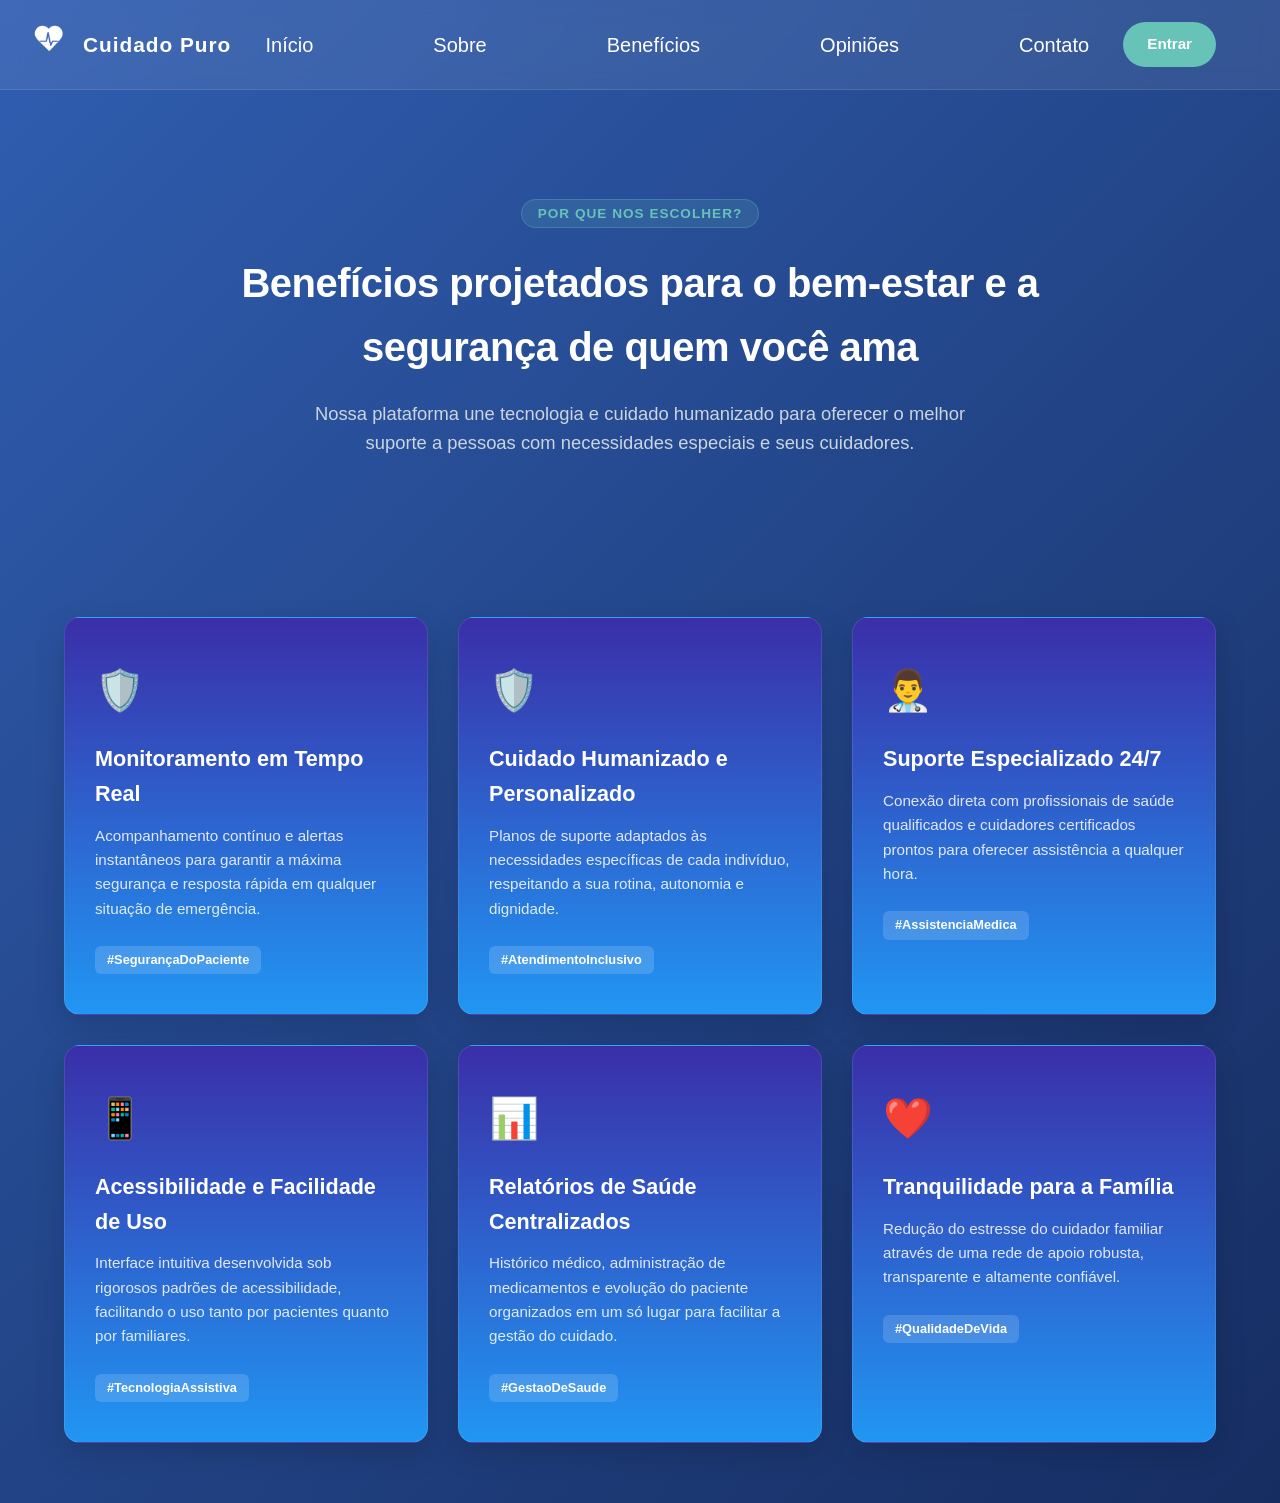
==== static/telas/beneficios.html @ b73ac675 "Rename frontend folder to static and update Render config" ====
<!DOCTYPE html>
<html lang="pt-BR">
<head>
    <meta charset="UTF-8">
    <meta name="viewport" content="width=device-width, initial-scale=1.0">
    <title>Benefícios - Plataforma de Cuidado e Suporte à Saúde</title>
    <link rel="stylesheet" href="../css/beneficios.css">
    <link rel="stylesheet" href="../css/style.css">
    <link href="https://fonts.googleapis.com/css2?family=Inter:wght@300;400;600;700&display=swap" rel="stylesheet">
</head>
<body>

    <header class="navbar">

        <div class="logo">
            <a href="../index.html"><img src="./img/logo_(2).png" alt="Logo"></a>
              <a href="../index.html" class="logo-text">Cuidado Puro</span></a>
        </div>
    
    
        <nav>
            <ul class="nav-links">
                <li><a href="/index.html">Início</a></li>
                <li><a href="/telas/sobre.html">Sobre</a></li>
                <li><a href="/telas/beneficios.html">Benefícios</a></li>
                <li><a href="/telas/opinioes.html">Opiniões</a></li>
                <li><a href="#">Contato</a></li>
            </ul>
        </nav>
    
        <a href="telaLogin.html" class="btn-login" class="button">Entrar</a>
    
    </header>

    <header class="hero-section">
        <div class="container">
            <span class="tag">Por que nos escolher?</span>
            <h1>Benefícios projetados para o bem-estar e a segurança de quem você ama</h1>
            <p class="subtitle">Nossa plataforma une tecnologia e cuidado humanizado para oferecer o melhor suporte a pessoas com necessidades especiais e seus cuidadores.</p>
        </div>
    </header>

    
    <main class="benefits-section">
        <section class="cards-grid">
        <div class="container grid-benefits">
            
            <div class="benefit-card">
                <div class="icon-wrapper">🛡️</div>
                <h3>Monitoramento em Tempo Real</h3>
                <p>Acompanhamento contínuo e alertas instantâneos para garantir a máxima segurança e resposta rápida em qualquer situação de emergência.</p>
                <span class="keyword">#SegurançaDoPaciente</span>
            </div>

            <article class="card">
            <div class="benefit-card">
                <div class="icon-wrapper">🛡️</div>
                <h3>Cuidado Humanizado e Personalizado</h3>
                <p>Planos de suporte adaptados às necessidades específicas de cada indivíduo, respeitando a sua rotina, autonomia e dignidade.</p>
                <span class="keyword">#AtendimentoInclusivo</span>
            </div>
            </article>

            <div class="benefit-card">
                <div class="icon-wrapper">👨‍⚕️</div>
                <h3>Suporte Especializado 24/7</h3>
                <p>Conexão direta com profissionais de saúde qualificados e cuidadores certificados prontos para oferecer assistência a qualquer hora.</p>
                <span class="keyword">#AssistenciaMedica</span>
            </div>

            <div class="benefit-card">
                <div class="icon-wrapper">📱</div>
                <h3>Acessibilidade e Facilidade de Uso</h3>
                <p>Interface intuitiva desenvolvida sob rigorosos padrões de acessibilidade, facilitando o uso tanto por pacientes quanto por familiares.</p>
                <span class="keyword">#TecnologiaAssistiva</span>
            </div>

            <div class="benefit-card">
                <div class="icon-wrapper">📊</div>
                <h3>Relatórios de Saúde Centralizados</h3>
                <p>Histórico médico, administração de medicamentos e evolução do paciente organizados em um só lugar para facilitar a gestão do cuidado.</p>
                <span class="keyword">#GestaoDeSaude</span>
            </div>

            <div class="benefit-card">
                <div class="icon-wrapper">❤️</div>
                <h3>Tranquilidade para a Família</h3>
                <p>Redução do estresse do cuidador familiar através de uma rede de apoio robusta, transparente e altamente confiável.</p>
                <span class="keyword">#QualidadeDeVida</span>
            </div>

        </div>
    </section>
</main>

</body>
</html>
---- static/css/beneficios.css ----
/* CONFIGURAÇÕES GERAIS E VARIÁVEIS SOLICITADAS */
:root {
    --bg-gradient: linear-gradient(135deg, #305eb1 0%, #162d61 100%);
    --card-gradient: linear-gradient(180deg, #3a2fa8 0%, #2196f3 100%);
    --primary-color: #67c2b8;
    --hover-color: #55a89f;
    --text-white: #ffffff;
    --text-muted: #cbd5e1; /* Cinza claro para textos secundários não sumirem no fundo escuro */
    --radius: 16px;
}

* {
    margin: 0;
    padding: 0;
    box-sizing: border-box;
    font-family: 'Poppins', sans-serif;
}

body {
    font-family: 'Inter', sans-serif;
    background: var(--bg-gradient);
    background-attachment: fixed; /* Mantém o gradiente suave ao rolar a página */
    color: var(--text-white);
    line-height: 1.6;
}

.container {
    width: 90%;
    max-width: 1200px;
    margin: 0 auto;
    padding: 60px 0;
}

/* ESTILO DA NAVBAR (ESTILO MODERNO FIXO) */
.navbar {
    width: 100%;
    height: 90px;
    position: fixed;
    top: 0;
    left: 0;
    display: flex;
    align-items: center;
    justify-content: space-between;
    padding: 0 5%;
    background: rgba(255, 255, 255, 0.08);
    backdrop-filter: blur(10px);
    border-bottom: 1px solid rgba(255, 255, 255, 0.1);
    z-index: 1000;
}

.nav-container {
    width: 90%;
    max-width: 1200px;
    margin: 0 auto;
    display: flex;
    justify-content: space-between;
    align-items: center;
    padding: 15px 0;
}

.logo {
    font-size: 1.5rem;
    font-weight: 700;
    color: var(--text-white);
    text-decoration: none;
}

.logo span {
    color: var(--primary-color);
}


.card img {
    width: 110px;
    height: 110px;
    object-fit: cover;
    border-radius: 50%; /* Transforma a foto quadrada em redonda (estilo perfil) */
    background: rgba(255,255,255,0.02);
    margin-bottom: 5px;
}

.nav-links {
    display: flex;
    list-style: none;
    gap: 30px;
}

.nav-links a {
    color: var(--text-muted);
    text-decoration: none;
    font-weight: 500;
    transition: color 0.3s ease;
    font-size: 0.95rem;
}

.nav-links a:hover, 
.nav-links a.active {
    color: var(--primary-color);
}

.btn-nav {
    background-color: transparent;
    color: var(--primary-color);
    border: 2px solid var(--primary-color);
    padding: 8px 20px;
    border-radius: 50px;
    text-decoration: none;
    font-weight: 600;
    font-size: 0.9rem;
    transition: all 0.3s ease;
}

.btn-nav:hover {
    background-color: var(--primary-color);
    color: #162d61; /* Inverte a cor do texto no hover para legibilidade */
}

/* HERO SECTION */
.hero-section {
    text-align: center;
    padding-top: 40px;
}

.tag {
    background-color: rgba(103, 194, 184, 0.15);
    color: var(--primary-color);
    border: 1px solid rgba(103, 194, 184, 0.3);
    padding: 6px 16px;
    border-radius: 50px;
    font-size: 0.85rem;
    font-weight: 600;
    text-transform: uppercase;
    letter-spacing: 1px;
}

.hero-section h1 {
    font-size: 2.5rem;
    color: var(--text-white);
    margin-top: 25px;
    margin-bottom: 20px;
    font-weight: 700;
    letter-spacing: -0.5px;
}

.hero-section .subtitle {
    font-size: 1.15rem;
    color: var(--text-muted);
    max-width: 700px;
    margin: 0 auto;
}

/* GRID DE BENEFÍCIOS */
.grid-benefits {
    display: grid;
    grid-template-columns: repeat(auto-fit, minmax(320px, 1fr));
    gap: 30px;
}

/* CARD DE BENEFÍCIO (COM GRADIENTE SOLICITADO) */
.benefit-card {
    background: var(--card-gradient);
    padding: 40px 30px;
    border-radius: var(--radius);
    border: 1px solid rgba(255, 255, 255, 0.1);
    transition: transform 0.3s ease, box-shadow 0.3s ease;
    box-shadow: 0 10px 30px rgba(0, 0, 0, 0.15);
}

.benefit-card:hover {
    transform: translateY(-8px);
    box-shadow: 0 15px 35px rgba(0, 0, 0, 0.3);
}

.icon-wrapper {
    font-size: 2.5rem;
    margin-bottom: 20px;
    display: inline-block;
}

.benefit-card h3 {
    font-size: 1.35rem;
    color: var(--text-white);
    margin-bottom: 12px;
    font-weight: 600;
}

.benefit-card p {
    color: rgba(255, 255, 255, 0.85); /* Texto interno do card um pouco mais claro */
    font-size: 0.95rem;
    margin-bottom: 25px;
}

.keyword {
    display: inline-block;
    font-size: 0.8rem;
    color: var(--text-white);
    font-weight: 600;
    background-color: rgba(255, 255, 255, 0.15);
    padding: 4px 12px;
    border-radius: 6px;
}

/* CHAMADA PARA AÇÃO (CTA) */
.cta-section {
    background: rgba(15, 23, 42, 0.3); /* Fundo sutilmente mais escuro que o gradiente geral */
    text-align: center;
    border-top: 1px solid rgba(255, 255, 255, 0.05);
}

.cta-section h2 {
    font-size: 2rem;
    margin-bottom: 15px;
}

.cta-section p {
    color: var(--text-muted);
    margin-bottom: 30px;
    max-width: 600px;
    margin-left: auto;
    margin-right: auto;
}

.btn-primary {
    display: inline-block;
    background-color: var(--primary-color);
    color: #162d61; /* Cor escura para dar contraste com o verde-água */
    padding: 14px 36px;
    border-radius: 50px; /* Botão arredondado super moderno */
    text-decoration: none;
    font-weight: 600;
    transition: background-color 0.2s ease, transform 0.2s ease;
    box-shadow: 0 4px 15px rgba(103, 194, 184, 0.3);
}

.btn-primary:hover {
    background-color: var(--hover-color);
    transform: scale(1.02);
}

/* RESPONSIVIDADE */
@media (max-width: 768px) {
    .nav-links {
        display: none; /* Esconde os links em telas pequenas (pode ser trocado por menu hamburguer depois) */
    }
    
    .hero-section h1 {
        font-size: 2rem;
    }
    
    .grid-benefits {
        grid-template-columns: 1fr;
    }
}
---- static/css/style.css ----
:root {
    --bg-gradient: linear-gradient(135deg, #305eb1 0%, #162d61 100%);
    --card-gradient: linear-gradient(180deg, #3a2fa8 0%, #2196f3 100%);
    --primary-color: #67c2b8;
    --hover-color: #55a89f;
    --text-white: #ffffff;
    --font-main: 'Segoe UI', Roboto, Helvetica, Arial, sans-serif;
}

* {
margin: 0;
padding: 0;
box-sizing: border-box;
font-family: 'Poppins', sans-serif;
}

body {
background: linear-gradient(135deg, #305eb1 0%, #162d61 100%);
min-height: 100vh;
color: white;
padding-top: 100px;
}

.navbar {
width: 100%;
height: 90px;
position: fixed;
top: 0;
left: 0;
display: flex;
align-items: center;
justify-content: space-between;
padding: 0 5%;
background: rgba(255, 255, 255, 0.08);
backdrop-filter: blur(10px);
border-bottom: 1px solid rgba(255, 255, 255, 0.1);
z-index: 1000;
}

/* ✅ LOGO CORRIGIDO */
.logo {
display: flex;
align-items: center;
gap: 12px;
margin-left: -38px;
}

.logo img {
width: 45px;
height: 45px;
max-width: 45px;
max-height: 45px;
object-fit: contain;
filter: brightness(0) invert(1);
flex-shrink: 0;
}

.logo-text {
color: white;
font-size: 1.3rem;
font-weight: 600;
letter-spacing: 1px;
text-decoration: none;
}

.nav-links {
display: flex;
align-items: center;
list-style: none;
gap: 120px;
}

.nav-links li {
position: relative;
}

.nav-links a {
text-decoration: none;
color: white;
font-size: 20px;
font-weight: 400;
transition: 0.3s;
}

.nav-links a::after {
content: "";
position: absolute;
left: 0;
bottom: -6px;
width: 0%;
height: 2px;
background: #67c2b8;
transition: 0.3s;
}

.nav-links a:hover {
color: #67c2b8;
}

.nav-links a:hover::after {
width: 100%;
}

.nav-actions {
display: flex;
align-items: center;
gap: 15px;
}

.btn-login {
padding: 10px 24px;
border: none;
border-radius: 30px;
background: #67c2b8;
color: white;
font-size: 0.95rem;
font-weight: 600;
cursor: pointer;
transition: 0.3s;
text-decoration: none;
}

.btn-login:hover {
background: #429e93;
transform: translateY(-2px);
}

.btn-menu {
display: none;
background: transparent;
border: none;
color: white;
font-size: 2rem;
cursor: pointer;
}

.hero-section {
width: 100%;
display: flex;
align-items: center;
justify-content: space-between;
padding: 40px 10%;
gap: 50px;
}

.hero-content h1 {
font-size: 4rem;
font-weight: 400;
line-height: 1.1;
margin-bottom: 20px;
}

.divider {
width: 100%;
border: 2px solid white;
margin-bottom: 40px;
}

.btn-cadastrar {
background: #67c2b8;
color: white;
border: none;
border-radius: 50px;
padding: 15px 45px;
font-size: 1.2rem;
font-weight: 600;
cursor: pointer;
transition: 0.3s;
text-decoration: none;
}

.btn-cadastrar:hover {
background: #429e93;
transform: scale(1.05);
}

.image-container {
width: 380px;
height: 550px;
overflow: hidden;
border-radius: 150px;
border: 5px solid rgba(255, 255, 255, 0.15);
box-shadow: 0 10px 30px rgba(0, 0, 0, 0.25);
}

.image-container img {
width: 100%;
height: 100%;
object-fit: cover;
}

@media (max-width:900px) {

.navbar {
padding: 0 7%;
}

.nav-links {
display: none;
}

.btn-menu {
display: block;
}

.logo-text {
font-size: 1rem;
}

.hero-section {
flex-direction: column;
justify-content: center;
text-align: center;
padding: 40px 7%;
}

.hero-content h1 {
font-size: 2.7rem;
}

.divider {
margin: 20px auto 40px;
}

.image-container {
width: 280px;
height: 400px;
border-radius: 100px;
}
}
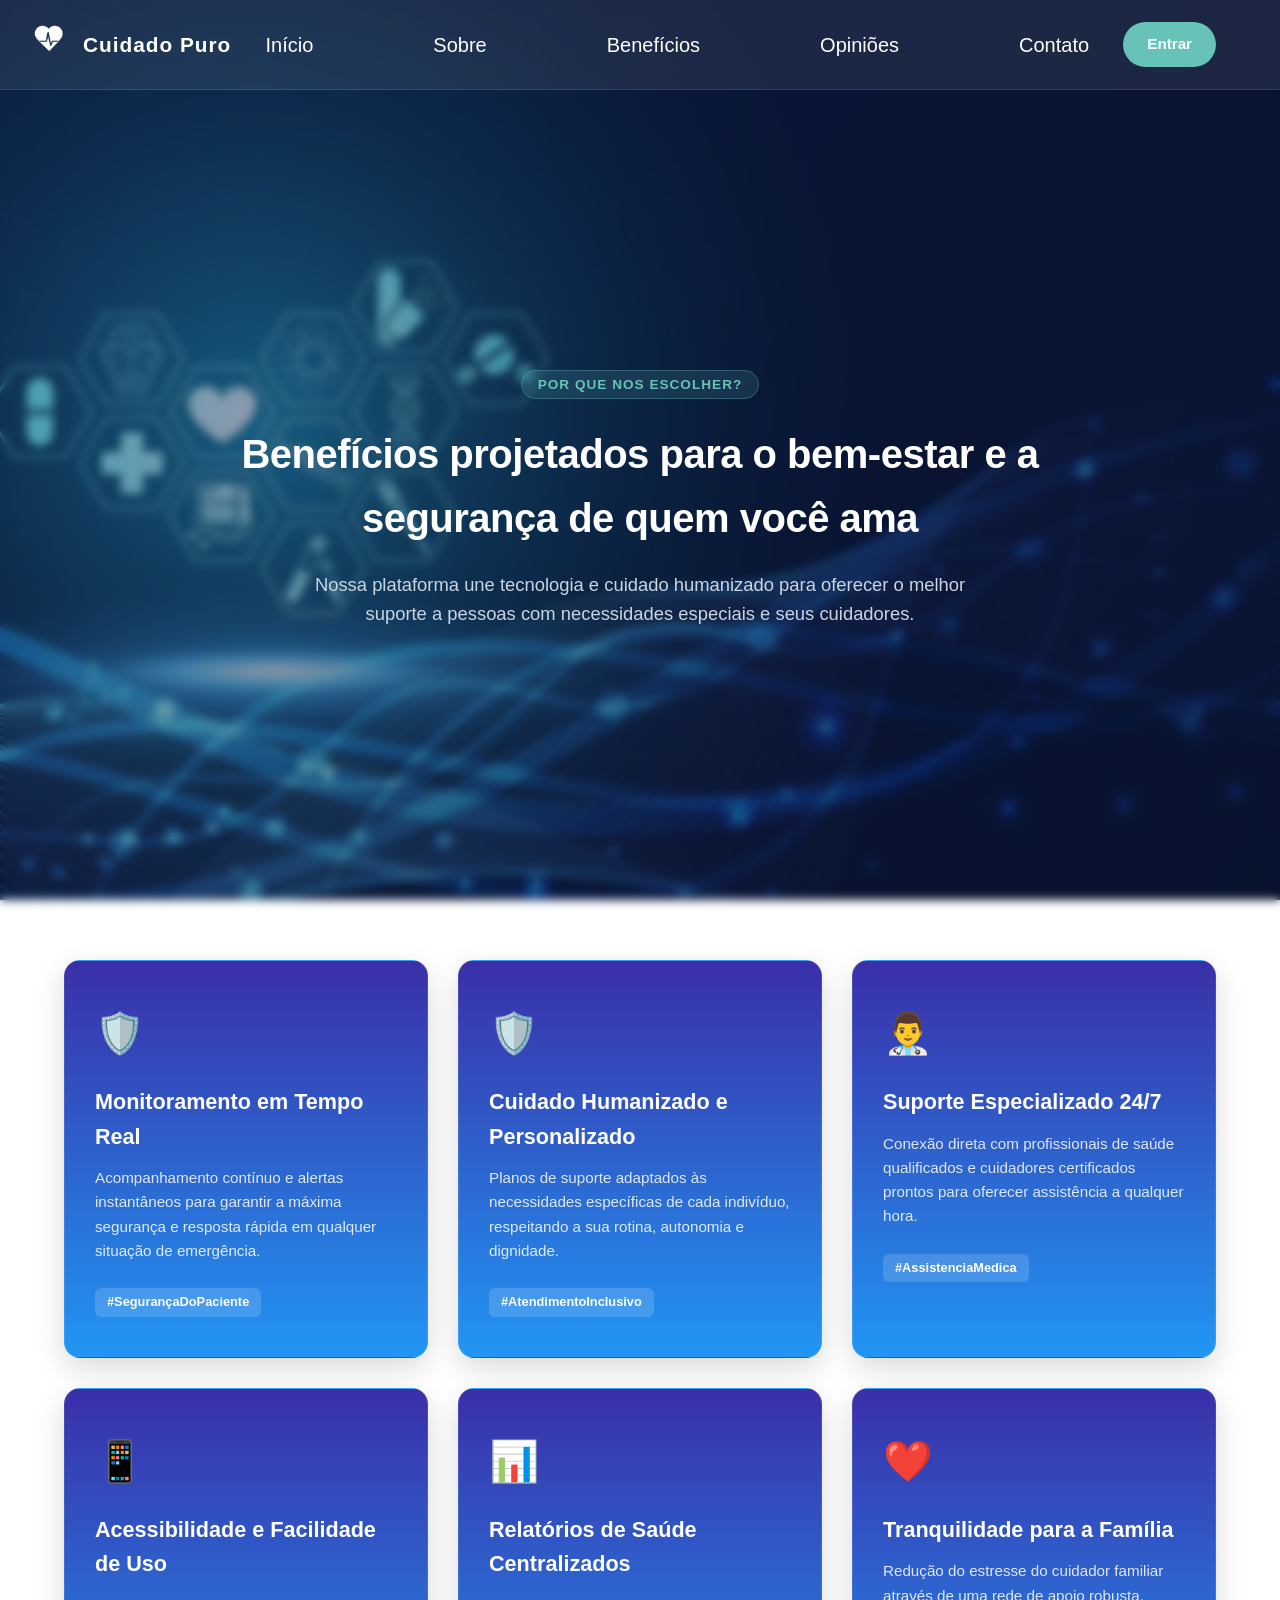
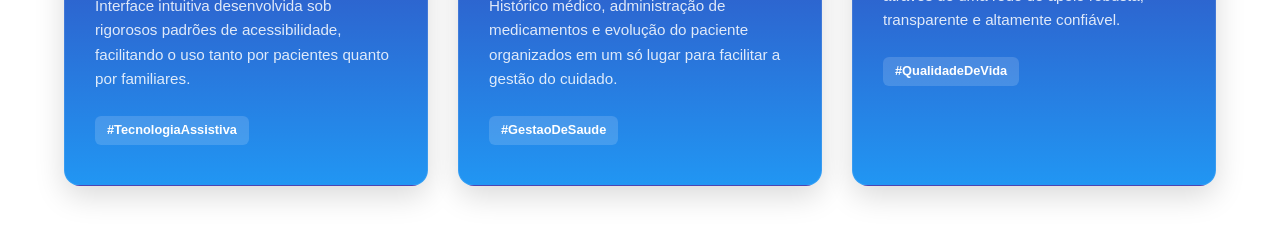
==== commit a53ce141: "Add files via upload" ====
--- a/static/telas/beneficios.html
+++ b/static/telas/beneficios.html
@@ -20,10 +20,10 @@
     
         <nav>
             <ul class="nav-links">
-                <li><a href="/index.html">Início</a></li>
-                <li><a href="/telas/sobre.html">Sobre</a></li>
-                <li><a href="/telas/beneficios.html">Benefícios</a></li>
-                <li><a href="/telas/opinioes.html">Opiniões</a></li>
+                <li><a href="../index.html">Início</a></li>
+                <li><a href="../telas/sobre.html">Sobre</a></li>
+                <li><a href="../telas/beneficios.html">Benefícios</a></li>
+                <li><a href="../telas/opinioes.html">Opiniões</a></li>
                 <li><a href="#">Contato</a></li>
             </ul>
         </nav>
@@ -52,14 +52,14 @@
                 <span class="keyword">#SegurançaDoPaciente</span>
             </div>
 
-            <article class="card">
+            
             <div class="benefit-card">
                 <div class="icon-wrapper">🛡️</div>
                 <h3>Cuidado Humanizado e Personalizado</h3>
                 <p>Planos de suporte adaptados às necessidades específicas de cada indivíduo, respeitando a sua rotina, autonomia e dignidade.</p>
                 <span class="keyword">#AtendimentoInclusivo</span>
             </div>
-            </article>
+           
 
             <div class="benefit-card">
                 <div class="icon-wrapper">👨‍⚕️</div>
--- a/static/css/beneficios.css
+++ b/static/css/beneficios.css
@@ -22,6 +22,8 @@
     background-attachment: fixed; /* Mantém o gradiente suave ao rolar a página */
     color: var(--text-white);
     line-height: 1.6;
+    background-image: url(../telas/img/foto.index.png);
+    backdrop-filter: blur(5px);
 }
 
 .container {
--- a/static/css/style.css
+++ b/static/css/style.css
@@ -14,11 +14,20 @@
 font-family: 'Poppins', sans-serif;
 }
 
+/* 🖼️ CORPO CONFIGURADO COM A SUA NOVA IMAGEM MÉDICA */
 body {
-background: linear-gradient(135deg, #305eb1 0%, #162d61 100%);
-min-height: 100vh;
-color: white;
-padding-top: 100px;
+    /* O linear-gradient sutil por cima garante contraste nítido para as fontes brancas */
+    background-image: 
+        linear-gradient(135deg, rgba(22, 45, 97, 0.4) 0%, rgba(13, 25, 54, 0.6) 100%), 
+        url(../telas/img/foto.index.png); 
+    
+    background-size: cover;          /* Preenche a tela inteira sem distorcer a arte */
+    background-position: center;     /* Centraliza as ondas e os hexágonos */
+    background-repeat: no-repeat;    /* Evita repetição da imagem */
+    background-attachment: fixed;    /* Efeito premium estático ao rolar a página */
+    min-height: 100vh;
+    color: white;
+    padding-top: 100px; /* Leve desfoque para suavizar a imagem de fundo e destacar o conteúdo */
 }
 
 .navbar {
@@ -134,97 +143,149 @@
 cursor: pointer;
 }
 
+/* ==========================================================================
+   ESTILIZAÇÃO DA SEÇÃO HERO
+   ========================================================================== */
+
 .hero-section {
-width: 100%;
-display: flex;
-align-items: center;
-justify-content: space-between;
-padding: 40px 10%;
-gap: 50px;
+    width: 100%;
+    min-height: calc(100vh - 100px);
+    display: flex;
+    align-items: center;
+    justify-content: space-between;
+    padding: 60px 10%;
+    gap: 80px;
+}
+
+/* Lado Esquerdo - Tipografia Forte */
+.hero-content {
+    flex: 1.1;
+    max-width: 550px;
 }
 
 .hero-content h1 {
-font-size: 4rem;
-font-weight: 400;
-line-height: 1.1;
-margin-bottom: 20px;
+    font-size: 4.2rem;
+    font-weight: 300;
+    line-height: 1.15;
+    margin-bottom: 25px;
+    letter-spacing: -1px;
+    text-shadow: 0 4px 12px rgba(0, 0, 0, 0.3); /* Leve sombra para destacar a leitura */
+}
+
+.hero-content h1 .highlight-text {
+    font-weight: 600;
 }
 
 .divider {
-width: 100%;
-border: 2px solid white;
-margin-bottom: 40px;
+    width: 80px;
+    border: none;
+    height: 3px;
+    background-color: var(--primary-color);
+    margin-bottom: 45px;
 }
 
 .btn-cadastrar {
-background: #67c2b8;
-color: white;
-border: none;
-border-radius: 50px;
-padding: 15px 45px;
-font-size: 1.2rem;
-font-weight: 600;
-cursor: pointer;
-transition: 0.3s;
-text-decoration: none;
+    display: inline-block;
+    background: var(--primary-color);
+    color: white;
+    border: none;
+    border-radius: 50px;
+    padding: 16px 48px;
+    font-size: 1.1rem;
+    font-weight: 600;
+    cursor: pointer;
+    transition: background 0.3s ease, transform 0.2s ease;
+    text-decoration: none;
 }
 
 .btn-cadastrar:hover {
-background: #429e93;
-transform: scale(1.05);
-}
-
-.image-container {
-width: 380px;
-height: 550px;
-overflow: hidden;
-border-radius: 150px;
-border: 5px solid rgba(255, 255, 255, 0.15);
-box-shadow: 0 10px 30px rgba(0, 0, 0, 0.25);
-}
-
-.image-container img {
-width: 100%;
-height: 100%;
-object-fit: cover;
-}
-
-@media (max-width:900px) {
-
-.navbar {
-padding: 0 7%;
-}
-
-.nav-links {
-display: none;
-}
-
-.btn-menu {
-display: block;
-}
-
-.logo-text {
-font-size: 1rem;
-}
-
-.hero-section {
-flex-direction: column;
-justify-content: center;
-text-align: center;
-padding: 40px 7%;
-}
-
-.hero-content h1 {
-font-size: 2.7rem;
-}
-
-.divider {
-margin: 20px auto 40px;
-}
-
-.image-container {
-width: 280px;
-height: 400px;
-border-radius: 100px;
-}
+    background: var(--hover-color);
+    transform: translateY(-2px);
+}
+
+/* Lado Direito - Filosofia Editorial Humana */
+.hero-philosophy {
+    flex: 1;
+    max-width: 520px;
+}
+
+.philosophy-tag {
+    font-size: 1.26rem;
+    text-transform: uppercase;
+    letter-spacing: 2px;
+    color: var(--primary-color);
+    font-weight: 600;
+    margin-bottom: 12px;
+}
+
+.philosophy-text {
+    font-size: 1.75rem;
+    line-height: 1.7;
+    color: rgba(255, 255, 255, 0.9);
+    font-weight: 300;
+    margin-bottom: 30px;
+    text-shadow: 0 4px 12px rgba(0, 0, 0, 0.4); /* Garante leitura perfeita sobre os hexágonos brilhantes */
+}
+
+.philosophy-list {
+    list-style: none;
+}
+
+.philosophy-list li {
+    font-size: 1.26rem;
+    color: rgba(255, 255, 255, 0.95);
+    margin-bottom: 14px;
+    display: flex;
+    align-items: center;
+    gap: 12px;
+    text-shadow: 0 2px 8px rgba(0, 0, 0, 0.4);
+}
+
+.philosophy-list li::before {
+    content: "";
+    width: 12px;
+    height: 1px;
+    background-color: var(--primary-color);
+    flex-shrink: 0;
+}
+
+/* Responsividade Adaptada */
+@media (max-width: 1024px) {
+    .hero-section {
+        gap: 40px;
+    }
+    .hero-content h1 {
+        font-size: 3.5rem;
+    }
+}
+
+@media (max-width: 900px) {
+    body {
+        background-position: 35% center; /* Ajusta o fundo em telas menores para focar nos gráficos */
+    }
+
+    .hero-section {
+        flex-direction: column;
+        justify-content: center;
+        text-align: center;
+        padding: 60px 7%;
+        gap: 50px;
+    }
+
+    .hero-content h1 {
+        font-size: 3rem;
+    }
+
+    .divider {
+        margin: 20px auto 40px;
+    }
+
+    .hero-philosophy {
+        max-width: 100%;
+        text-align: center;
+    }
+
+    .philosophy-list li {
+        justify-content: center;
+    }
 }
